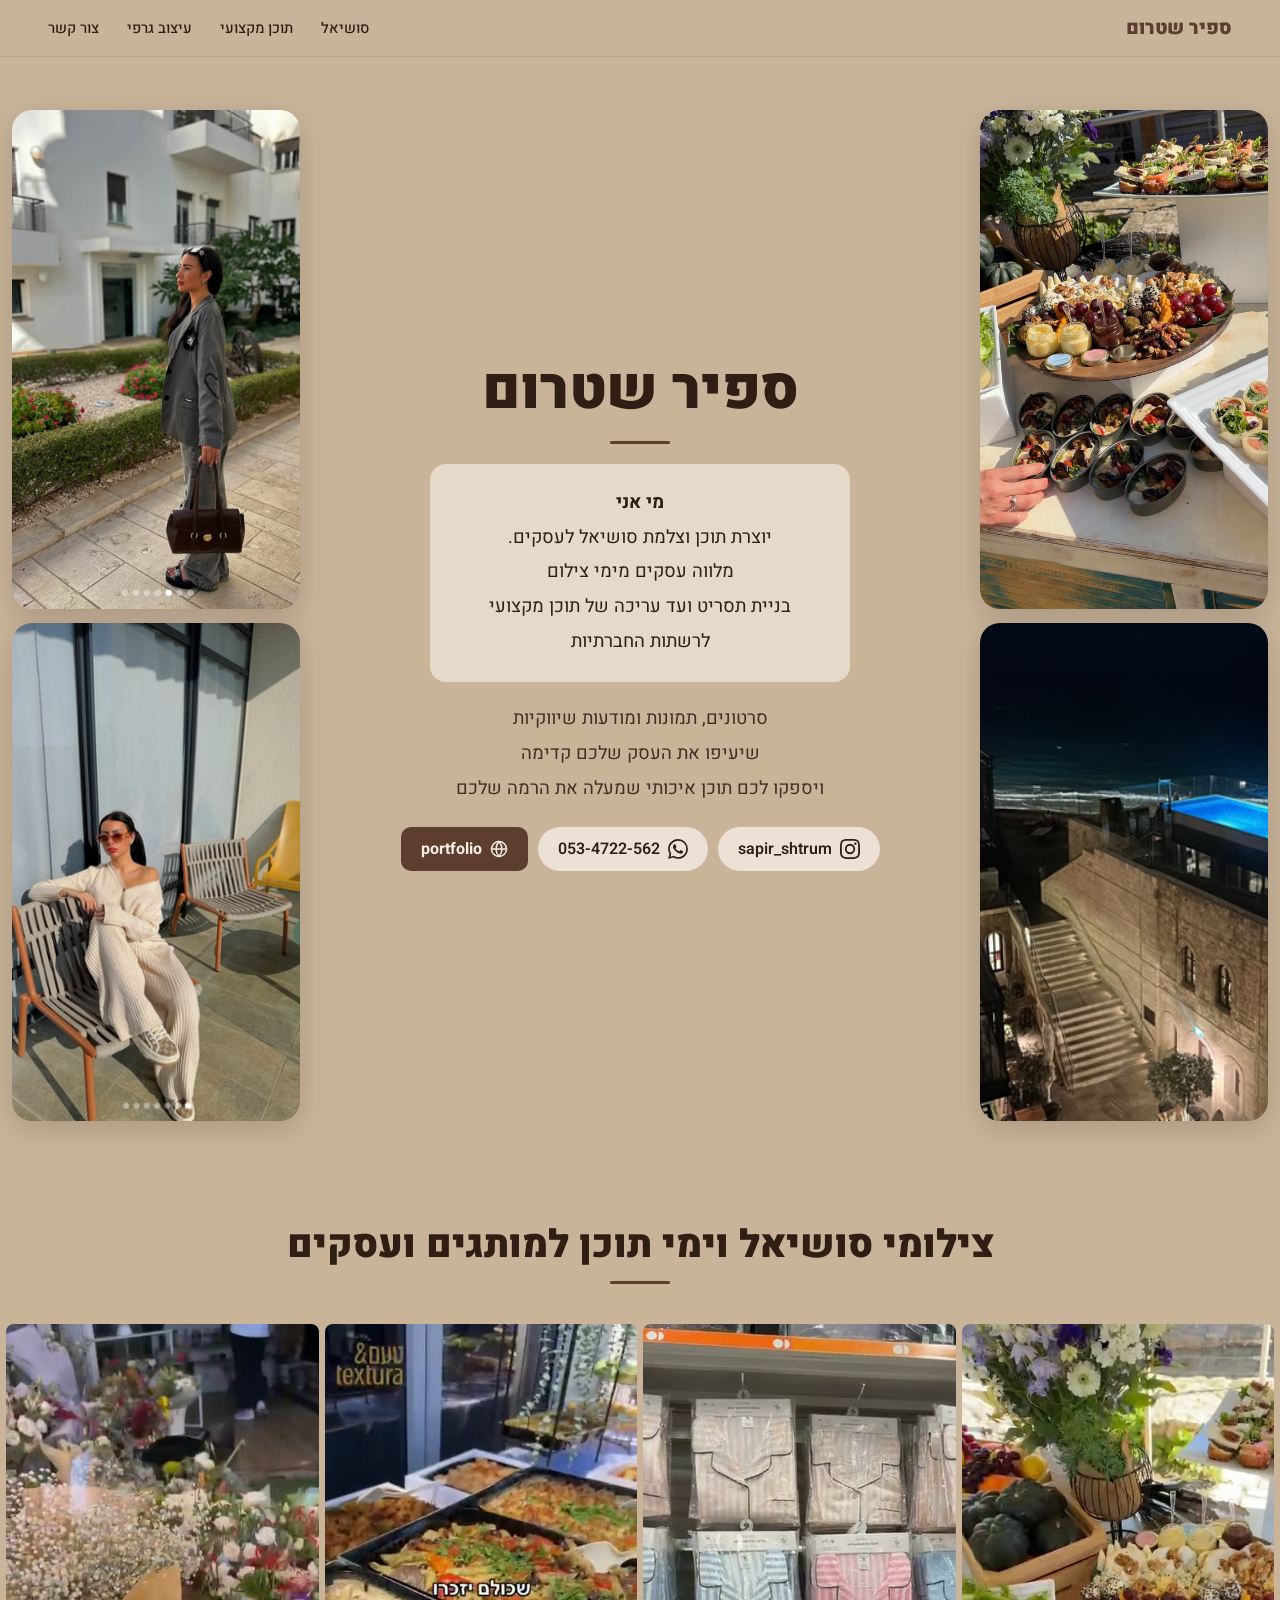
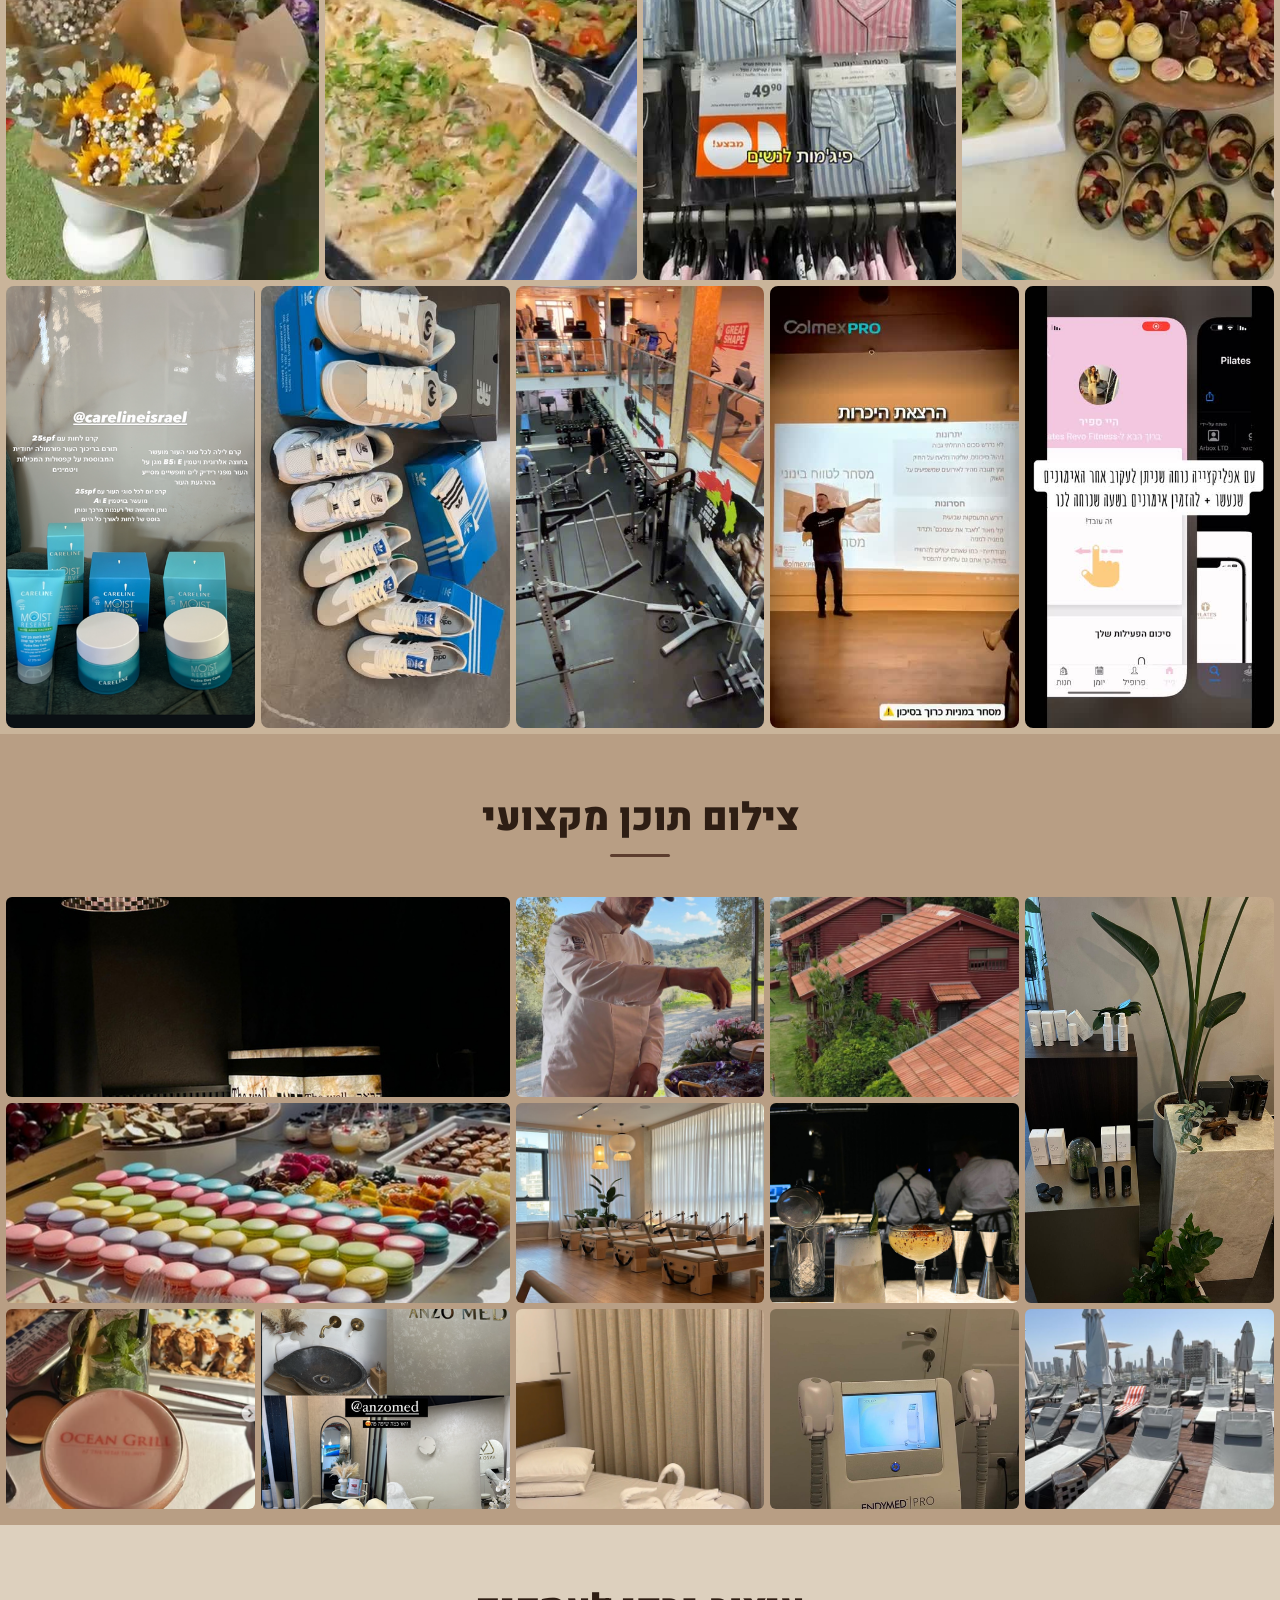
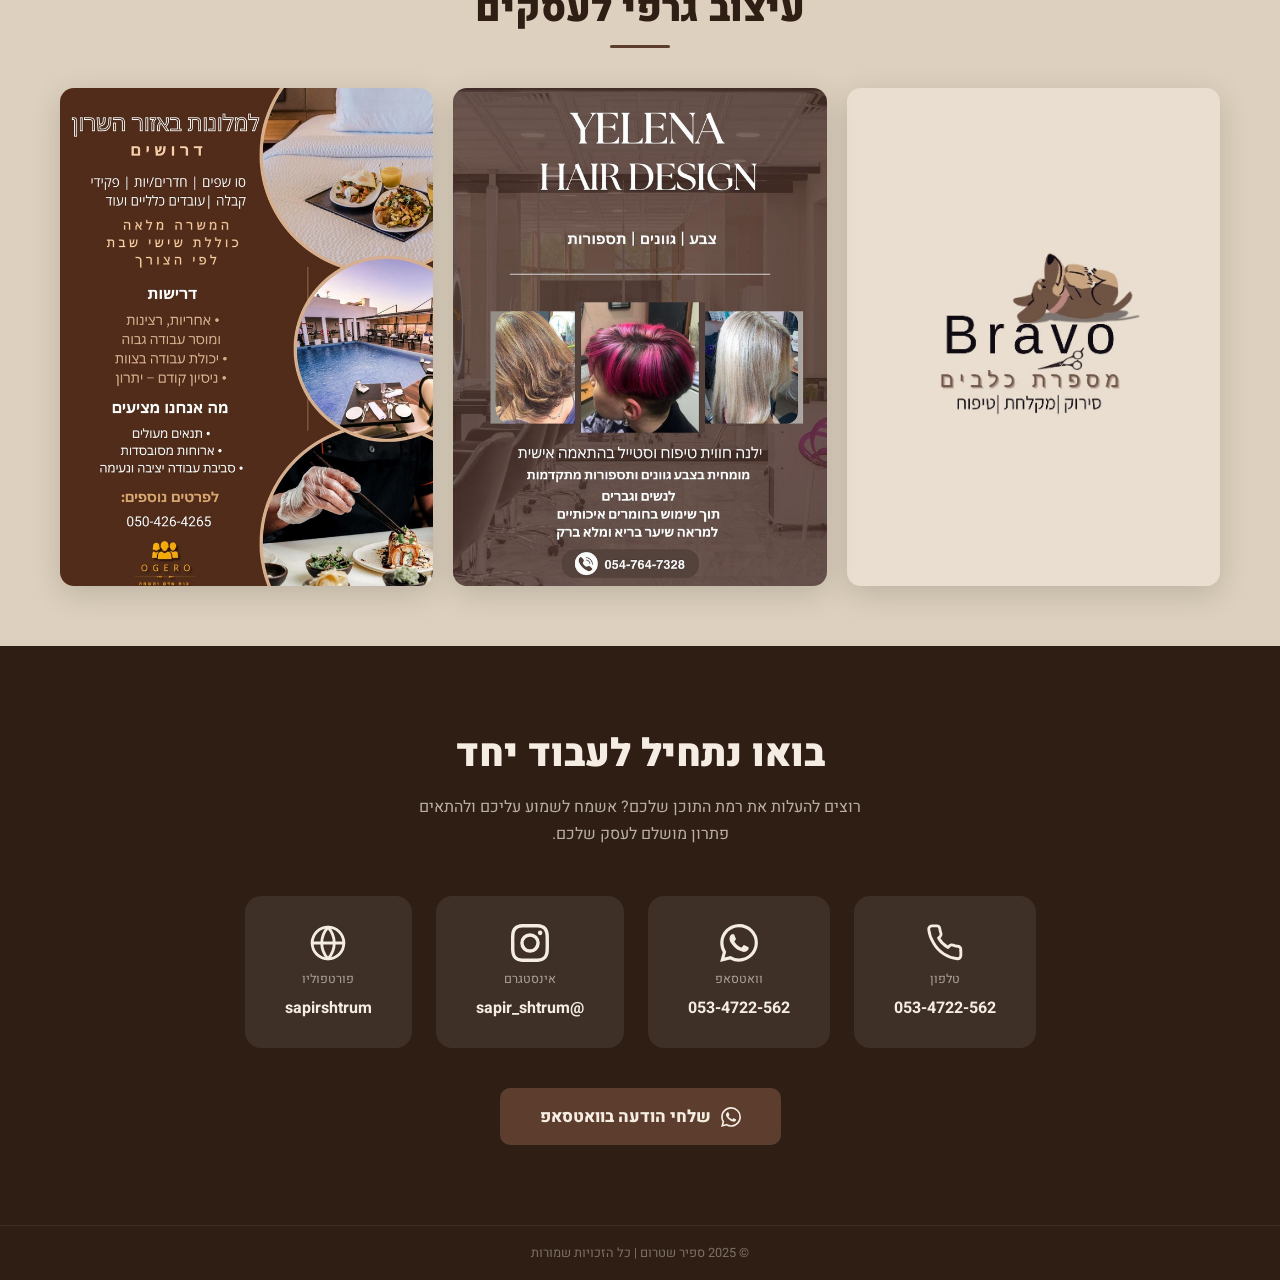
==== index.html @ b18d4cff "initial landing page" ====
<!DOCTYPE html>
<html lang="he" dir="rtl">
<head>
  <meta charset="UTF-8" />
  <meta name="viewport" content="width=device-width, initial-scale=1.0" />
  <title>ספיר שטרום | סושיאל לעסקים</title>
  <link rel="preconnect" href="https://fonts.googleapis.com" />
  <link href="https://fonts.googleapis.com/css2?family=Heebo:wght@300;400;500;600;700;800;900&display=swap" rel="stylesheet" />
  <style>
    *, *::before, *::after { box-sizing: border-box; margin: 0; padding: 0; }

    :root {
      --bg:       #c9b49a;
      --bg-dark:  #b89e84;
      --bg-light: #ddd0be;
      --section-dark: #6b5040;
      --brown:    #5c3d2e;
      --dark:     #2e1e14;
      --cream:    #f5ede3;
      --white:    #ffffff;
    }

    html { scroll-behavior: smooth; }

    body {
      font-family: 'Heebo', sans-serif;
      background: var(--bg);
      color: var(--dark);
      direction: rtl;
      overflow-x: hidden;
    }

    /* ── NAV ── */
    nav {
      position: fixed; top: 0; right: 0; left: 0; z-index: 100;
      background: rgba(201,180,154,0.93);
      backdrop-filter: blur(12px);
      padding: 14px 48px;
      display: flex; align-items: center; justify-content: space-between;
      border-bottom: 1px solid rgba(92,61,46,0.12);
    }
    nav .logo { font-size: 1.2rem; font-weight: 900; color: var(--brown); }
    nav ul { list-style: none; display: flex; gap: 28px; }
    nav ul a { text-decoration: none; color: var(--dark); font-weight: 500; font-size: 0.92rem; transition: color .2s; }
    nav ul a:hover { color: var(--brown); }

    /* ── HERO ── */
    #hero {
      min-height: 100vh;
      padding-top: 70px;
      display: grid;
      grid-template-columns: 320px 1fr 320px;
      background: var(--bg);
      position: relative;
      overflow: hidden;
    }

    /* torn paper background texture */
    #hero::before {
      content: '';
      position: absolute;
      top: 0; right: 0; left: 0; bottom: 0;
      background-image: url('images/extracted_1.png');
      background-size: cover;
      background-position: center bottom;
      opacity: 0.28;
      pointer-events: none;
    }

    /* side image columns */
    .hero-col-img {
      display: flex;
      flex-direction: column;
      gap: 14px;
      padding: 40px 12px 40px 20px;
      height: 100%;
    }
    .hero-col-img:last-child {
      padding: 40px 20px 40px 12px;
    }
    .hero-col-img .img-slot {
      flex: 1;
      overflow: hidden;
      border-radius: 20px;
      box-shadow: 0 8px 28px rgba(46,30,20,0.18);
    }
    .hero-col-img .img-slot img {
      width: 100%; height: 100%;
      object-fit: cover;
      display: block;
      transition: transform .45s ease;
    }
    .hero-col-img .img-slot:hover img { transform: scale(1.06); }

    /* center text column */
    .hero-center {
      padding: 60px 40px;
      display: flex;
      flex-direction: column;
      justify-content: center;
      align-items: center;
      text-align: center;
      position: relative;
      z-index: 1;
      gap: 20px;
    }

    .hero-center h1 {
      font-size: clamp(2.6rem, 4.5vw, 4.8rem);
      font-weight: 900;
      color: var(--dark);
      line-height: 1.05;
    }

    .hero-center .divider {
      width: 60px; height: 3px;
      background: var(--brown);
      border-radius: 2px;
    }

    .hero-center .bio-block {
      background: rgba(245,237,227,0.65);
      border-radius: 16px;
      padding: 22px 28px;
      max-width: 420px;
      width: 100%;
    }
    .hero-center .bio-block p {
      font-size: 1.15rem;
      line-height: 1.9;
      color: var(--dark);
    }

    .hero-center .value-block {
      max-width: 400px;
    }
    .hero-center .value-block p {
      font-size: 1.15rem;
      line-height: 1.9;
      color: var(--dark);
      opacity: 0.88;
    }

    /* contact row */
    .hero-contacts {
      display: flex;
      flex-wrap: wrap;
      gap: 10px;
      align-items: center;
      justify-content: center;
    }
    .hero-contacts a {
      display: flex; align-items: center; gap: 8px;
      text-decoration: none;
      background: rgba(245,237,227,0.8);
      border-radius: 30px;
      padding: 10px 20px;
      font-size: 1rem; font-weight: 600;
      color: var(--dark);
      transition: background .2s, transform .15s;
    }
    .hero-contacts a:hover { background: var(--cream); transform: translateY(-2px); }
    .hero-contacts a img { width: 22px; height: 22px; object-fit: contain; }

    .portfolio-btn {
      background: var(--brown) !important;
      color: var(--cream) !important;
      border-radius: 10px !important;
      padding: 10px 20px !important;
      font-weight: 700 !important;
    }
    .portfolio-btn img { filter: brightness(0) invert(1); }

    /* ── SECTION SHARED ── */
    .section-title-bar {
      text-align: center;
      padding: 56px 60px 40px;
    }
    .section-title-bar h2 {
      font-size: clamp(1.8rem, 3vw, 2.8rem);
      font-weight: 900;
      color: var(--dark);
      position: relative;
      display: inline-block;
    }
    .section-title-bar h2::after {
      content: '';
      display: block;
      margin: 8px auto 0;
      width: 60px; height: 3px;
      background: var(--brown);
      border-radius: 2px;
    }

    /* ── SOCIAL SECTION ── */
    #social { background: var(--bg); padding-bottom: 0; }

    .social-grid-top {
      display: grid;
      grid-template-columns: repeat(4, 1fr);
      gap: 6px;
      padding: 0 6px;
    }
    .social-grid-bottom {
      display: grid;
      grid-template-columns: repeat(5, 1fr);
      gap: 6px;
      padding: 6px 6px 6px;
    }

    .social-grid-top .img-slot,
    .social-grid-bottom .img-slot {
      aspect-ratio: 9/16;
      overflow: hidden;
      border-radius: 8px;
      position: relative;
    }
    .social-grid-top .img-slot img,
    .social-grid-bottom .img-slot img {
      width: 100%; height: 100%;
      object-fit: cover;
      display: block;
      transition: transform .4s ease;
    }
    .social-grid-top .img-slot:hover img,
    .social-grid-bottom .img-slot:hover img { transform: scale(1.04); }

    /* ── CONTENT SECTION ── */
    #content {
      background: var(--bg-dark);
      padding-bottom: 10px;
    }
    #content .section-title-bar h2 { color: var(--dark); }

    .content-mosaic {
      display: grid;
      grid-template-columns: repeat(5, 1fr);
      grid-auto-rows: 200px;
      gap: 6px;
      padding: 0 6px 6px;
    }

    .content-mosaic .img-slot {
      overflow: hidden;
      border-radius: 6px;
      position: relative;
    }
    .content-mosaic .img-slot.tall { grid-row: span 2; }
    .content-mosaic .img-slot.wide { grid-column: span 2; }

    .content-mosaic .img-slot img {
      width: 100%; height: 100%;
      object-fit: cover;
      display: block;
      transition: transform .4s ease;
    }
    .content-mosaic .img-slot:hover img { transform: scale(1.05); }

    /* ── DESIGN SECTION ── */
    #graphic {
      background: var(--bg-light);
    }

    .design-grid {
      display: grid;
      grid-template-columns: repeat(3, 1fr);
      gap: 20px;
      padding: 0 60px 60px;
    }

    .design-grid .img-slot {
      border-radius: 14px;
      overflow: hidden;
      aspect-ratio: 3/4;
      box-shadow: 0 8px 30px rgba(0,0,0,0.15);
    }
    .design-grid .img-slot img {
      width: 100%; height: 100%;
      object-fit: cover;
      display: block;
      transition: transform .4s ease;
    }
    .design-grid .img-slot:hover img { transform: scale(1.04); }

    /* ── CONTACT ── */
    #contact {
      background: var(--dark);
      color: var(--cream);
      text-align: center;
      padding: 80px 60px;
    }
    #contact h2 {
      font-size: clamp(1.8rem, 3vw, 2.6rem);
      font-weight: 900;
      margin-bottom: 12px;
    }
    #contact .sub {
      font-size: 1rem;
      opacity: 0.7;
      max-width: 480px;
      margin: 0 auto 48px;
      line-height: 1.7;
    }

    .contact-row {
      display: flex;
      justify-content: center;
      gap: 24px;
      flex-wrap: wrap;
      margin-bottom: 40px;
    }
    .contact-card {
      display: flex; flex-direction: column; align-items: center; gap: 8px;
      background: rgba(255,255,255,0.08);
      border-radius: 16px;
      padding: 28px 40px;
      text-decoration: none;
      color: var(--cream);
      transition: background .2s, transform .2s;
      min-width: 150px;
    }
    .contact-card:hover { background: rgba(255,255,255,0.16); transform: translateY(-4px); }
    .contact-card .c-icon { display: flex; align-items: center; justify-content: center; }
    .contact-card .c-icon svg { width: 38px; height: 38px; }
    .contact-card .c-label { font-size: 0.78rem; opacity: 0.6; }
    .contact-card .c-val { font-size: 1rem; font-weight: 700; }

    .cta-btn {
      display: inline-flex; align-items: center; gap: 10px;
      background: var(--brown);
      color: var(--cream);
      padding: 16px 40px;
      border-radius: 10px;
      font-size: 1.05rem; font-weight: 800;
      text-decoration: none;
      transition: background .2s, transform .15s;
      font-family: 'Heebo', sans-serif;
    }
    .cta-btn:hover { background: #7a5535; transform: translateY(-2px); }

    footer {
      background: var(--dark);
      border-top: 1px solid rgba(255,255,255,0.07);
      text-align: center;
      padding: 18px;
      font-size: 0.8rem;
      color: rgba(245,237,227,0.4);
    }

    /* ── RESPONSIVE ── */
    @media (max-width: 900px) {
      nav { padding: 14px 20px; }
      nav ul { display: none; }

      #hero {
        grid-template-columns: 1fr;
        grid-template-rows: auto;
        padding-top: 70px;
      }
      /* hide side columns on mobile, show only center */
      .hero-col-img:first-child,
      .hero-col-img:last-child { display: none; }
      .hero-center { padding: 40px 24px; }

      .social-grid-top { grid-template-columns: repeat(2, 1fr); }
      .social-grid-bottom { grid-template-columns: repeat(3, 1fr); }

      .content-mosaic {
        grid-template-columns: repeat(3, 1fr);
        grid-auto-rows: 160px;
      }
      .content-mosaic .img-slot.tall { grid-row: span 1; }

      .design-grid { grid-template-columns: 1fr; padding: 0 24px 40px; }
      #contact { padding: 60px 24px; }
    }

    @media (max-width: 480px) {
      .social-grid-top, .social-grid-bottom { grid-template-columns: repeat(2, 1fr); }
      .content-mosaic { grid-template-columns: repeat(2, 1fr); }
      .section-title-bar { padding: 40px 24px 28px; }
    }
  </style>
</head>
<body>

<!-- NAV -->
<nav>
  <span class="logo">ספיר שטרום</span>
  <ul>
    <li><a href="#social">סושיאל</a></li>
    <li><a href="#content">תוכן מקצועי</a></li>
    <li><a href="#graphic">עיצוב גרפי</a></li>
    <li><a href="#contact">צור קשר</a></li>
  </ul>
</nav>

<!-- ══════════════════ HERO ══════════════════ -->
<section id="hero">

  <!-- Left image column -->
  <div class="hero-col-img">
    <div class="img-slot">
      <img src="images/extracted_42.jpeg" alt="צילום תוכן" />
    </div>
    <div class="img-slot">
      <img src="images/extracted_10.png" alt="צילום תוכן" />
    </div>
  </div>

  <!-- Center text -->
  <div class="hero-center">
    <h1>ספיר שטרום</h1>
    <div class="divider"></div>

    <div class="bio-block">
      <p>
        <strong>מי אני</strong><br/>
        יוצרת תוכן וצלמת סושיאל לעסקים.<br/>
        מלווה עסקים מימי צילום<br/>
        בניית תסריט ועד עריכה של תוכן מקצועי לרשתות החברתיות
      </p>
    </div>

    <div class="value-block">
      <p>
        סרטונים, תמונות ומודעות שיווקיות<br/>
        שיעיפו את העסק שלכם קדימה<br/>
        ויספקו לכם תוכן איכותי שמעלה את הרמה שלכם
      </p>
    </div>

    <div class="hero-contacts">
      <a href="https://instagram.com/sapir_shtrum" target="_blank">
        <svg viewBox="0 0 24 24" fill="currentColor" width="20" height="20"><path d="M12 2.163c3.204 0 3.584.012 4.85.07 3.252.148 4.771 1.691 4.919 4.919.058 1.265.069 1.645.069 4.849 0 3.205-.012 3.584-.069 4.849-.149 3.225-1.664 4.771-4.919 4.919-1.266.058-1.644.07-4.85.07-3.204 0-3.584-.012-4.849-.07-3.26-.149-4.771-1.699-4.919-4.92-.058-1.265-.07-1.644-.07-4.849 0-3.204.013-3.583.07-4.849.149-3.227 1.664-4.771 4.919-4.919 1.266-.057 1.645-.069 4.849-.069zM12 0C8.741 0 8.333.014 7.053.072 2.695.272.273 2.69.073 7.052.014 8.333 0 8.741 0 12c0 3.259.014 3.668.072 4.948.2 4.358 2.618 6.78 6.98 6.98C8.333 23.986 8.741 24 12 24c3.259 0 3.668-.014 4.948-.072 4.354-.2 6.782-2.618 6.979-6.98.059-1.28.073-1.689.073-4.948 0-3.259-.014-3.667-.072-4.947-.196-4.354-2.617-6.78-6.979-6.98C15.668.014 15.259 0 12 0zm0 5.838a6.162 6.162 0 1 0 0 12.324 6.162 6.162 0 0 0 0-12.324zM12 16a4 4 0 1 1 0-8 4 4 0 0 1 0 8zm6.406-11.845a1.44 1.44 0 1 0 0 2.881 1.44 1.44 0 0 0 0-2.881z"/></svg>
        sapir_shtrum
      </a>
      <a href="https://wa.me/9720534722562" target="_blank">
        <svg viewBox="0 0 24 24" fill="currentColor" width="20" height="20"><path d="M17.472 14.382c-.297-.149-1.758-.867-2.03-.967-.273-.099-.471-.148-.67.15-.197.297-.767.966-.94 1.164-.173.199-.347.223-.644.075-.297-.15-1.255-.463-2.39-1.475-.883-.788-1.48-1.761-1.653-2.059-.173-.297-.018-.458.13-.606.134-.133.298-.347.446-.52.149-.174.198-.298.298-.497.099-.198.05-.371-.025-.52-.075-.149-.669-1.612-.916-2.207-.242-.579-.487-.5-.669-.51a12.8 12.8 0 0 0-.57-.01c-.198 0-.52.074-.792.372-.272.297-1.04 1.016-1.04 2.479 0 1.462 1.065 2.875 1.213 3.074.149.198 2.096 3.2 5.077 4.487.709.306 1.262.489 1.694.625.712.227 1.36.195 1.871.118.571-.085 1.758-.719 2.006-1.413.248-.694.248-1.289.173-1.413-.074-.124-.272-.198-.57-.347m-5.421 7.403h-.004a9.87 9.87 0 0 1-5.031-1.378l-.361-.214-3.741.982.998-3.648-.235-.374a9.86 9.86 0 0 1-1.51-5.26c.001-5.45 4.436-9.884 9.888-9.884 2.64 0 5.122 1.03 6.988 2.898a9.825 9.825 0 0 1 2.893 6.994c-.003 5.45-4.437 9.884-9.885 9.884m8.413-18.297A11.815 11.815 0 0 0 12.05 0C5.495 0 .16 5.335.157 11.892c0 2.096.547 4.142 1.588 5.945L.057 24l6.305-1.654a11.882 11.882 0 0 0 5.683 1.448h.005c6.554 0 11.89-5.335 11.893-11.893a11.821 11.821 0 0 0-3.48-8.413z"/></svg>
        053-4722-562
      </a>
      <a href="https://sapirshtrum.com" target="_blank" class="portfolio-btn">
        <svg viewBox="0 0 24 24" fill="none" stroke="currentColor" stroke-width="2" stroke-linecap="round" stroke-linejoin="round" width="18" height="18"><circle cx="12" cy="12" r="10"/><path d="M2 12h20M12 2a15.3 15.3 0 0 1 4 10 15.3 15.3 0 0 1-4 10 15.3 15.3 0 0 1-4-10 15.3 15.3 0 0 1 4-10z"/></svg>
        portfolio
      </a>
    </div>
  </div>

  <!-- Right image column -->
  <div class="hero-col-img">
    <div class="img-slot">
      <img src="images/extracted_7.png" alt="צילום סושיאל" />
    </div>
    <div class="img-slot">
      <img src="images/extracted_8.png" alt="צילום סושיאל" />
    </div>
  </div>

</section>

<!-- ══════════════════ SOCIAL ══════════════════ -->
<section id="social">
  <div class="section-title-bar">
    <h2>צילומי סושיאל וימי תוכן למותגים ועסקים</h2>
  </div>

  <!-- Row 1: 4 portrait reels -->
  <div class="social-grid-top">
    <div class="img-slot"><img src="images/extracted_19.jpeg" alt="יום תוכן" /></div>
    <div class="img-slot"><img src="images/extracted_18.jpeg" alt="יום תוכן" /></div>
    <div class="img-slot"><img src="images/extracted_17.jpeg" alt="יום תוכן" /></div>
    <div class="img-slot"><img src="images/extracted_20.jpeg" alt="יום תוכן" /></div>
  </div>

  <!-- Row 2: 5 portrait reels -->
  <div class="social-grid-bottom">
    <div class="img-slot"><img src="images/extracted_24.jpeg" alt="תוכן סושיאל" /></div>
    <div class="img-slot"><img src="images/extracted_30.jpeg" alt="תוכן סושיאל" /></div>
    <div class="img-slot"><img src="images/extracted_23.jpeg" alt="תוכן סושיאל" /></div>
    <div class="img-slot"><img src="images/extracted_33.jpeg" alt="תוכן סושיאל" /></div>
    <div class="img-slot"><img src="images/extracted_28.png" alt="תוכן סושיאל" /></div>
  </div>
</section>

<!-- ══════════════════ CONTENT ══════════════════ -->
<section id="content">
  <div class="section-title-bar">
    <h2>צילום תוכן מקצועי</h2>
  </div>

  <div class="content-mosaic">
    <div class="img-slot tall"><img src="images/extracted_40.png" alt="צילום תוכן" /></div>
    <div class="img-slot"><img src="images/extracted_35.jpeg" alt="צילום תוכן" /></div>
    <div class="img-slot"><img src="images/extracted_36.jpeg" alt="צילום תוכן" /></div>
    <div class="img-slot wide"><img src="images/extracted_37.jpeg" alt="צילום תוכן" /></div>
    <div class="img-slot"><img src="images/extracted_38.jpeg" alt="צילום תוכן" /></div>
    <div class="img-slot"><img src="images/extracted_39.png" alt="צילום תוכן" /></div>
    <div class="img-slot wide"><img src="images/extracted_44.jpeg" alt="צילום תוכן" /></div>
    <div class="img-slot"><img src="images/extracted_45.jpeg" alt="צילום תוכן" /></div>
    <div class="img-slot"><img src="images/extracted_43.png" alt="צילום תוכן" /></div>
    <div class="img-slot"><img src="images/extracted_29.jpeg" alt="צילום תוכן" /></div>
    <div class="img-slot"><img src="images/extracted_25.png" alt="צילום תוכן" /></div>
    <div class="img-slot"><img src="images/extracted_9.png" alt="צילום תוכן" /></div>
  </div>
</section>

<!-- ══════════════════ GRAPHIC ══════════════════ -->
<section id="graphic">
  <div class="section-title-bar">
    <h2>עיצוב גרפי לעסקים</h2>
  </div>

  <div class="design-grid">
    <div class="img-slot"><img src="images/extracted_48.jpeg" alt="Bravo מספרת כלבים" /></div>
    <div class="img-slot"><img src="images/extracted_46.jpeg" alt="Yelena Hair Design" /></div>
    <div class="img-slot"><img src="images/extracted_47.jpeg" alt="Ogero מלונות" /></div>
  </div>
</section>

<!-- ══════════════════ CONTACT ══════════════════ -->
<section id="contact">
  <h2>בואו נתחיל לעבוד יחד</h2>
  <p class="sub">רוצים להעלות את רמת התוכן שלכם? אשמח לשמוע עליכם ולהתאים פתרון מושלם לעסק שלכם.</p>

  <div class="contact-row">

    <!-- Phone -->
    <a href="tel:053-4722-562" class="contact-card">
      <span class="c-icon">
        <svg viewBox="0 0 24 24" fill="none" stroke="currentColor" stroke-width="1.8" stroke-linecap="round" stroke-linejoin="round">
          <path d="M22 16.92v3a2 2 0 0 1-2.18 2 19.79 19.79 0 0 1-8.63-3.07A19.5 19.5 0 0 1 4.77 12 19.79 19.79 0 0 1 1.72 3.4 2 2 0 0 1 3.7 1.22h3a2 2 0 0 1 2 1.72c.127.96.361 1.903.7 2.81a2 2 0 0 1-.45 2.11L7.91 8.85a16 16 0 0 0 6 6l1-1.06a2 2 0 0 1 2.11-.45c.907.339 1.85.573 2.81.7A2 2 0 0 1 21.78 16.92z"/>
        </svg>
      </span>
      <span class="c-label">טלפון</span>
      <span class="c-val">053-4722-562</span>
    </a>

    <!-- WhatsApp -->
    <a href="https://wa.me/9720534722562" target="_blank" class="contact-card">
      <span class="c-icon">
        <svg viewBox="0 0 24 24" fill="currentColor">
          <path d="M17.472 14.382c-.297-.149-1.758-.867-2.03-.967-.273-.099-.471-.148-.67.15-.197.297-.767.966-.94 1.164-.173.199-.347.223-.644.075-.297-.15-1.255-.463-2.39-1.475-.883-.788-1.48-1.761-1.653-2.059-.173-.297-.018-.458.13-.606.134-.133.298-.347.446-.52.149-.174.198-.298.298-.497.099-.198.05-.371-.025-.52-.075-.149-.669-1.612-.916-2.207-.242-.579-.487-.5-.669-.51a12.8 12.8 0 0 0-.57-.01c-.198 0-.52.074-.792.372-.272.297-1.04 1.016-1.04 2.479 0 1.462 1.065 2.875 1.213 3.074.149.198 2.096 3.2 5.077 4.487.709.306 1.262.489 1.694.625.712.227 1.36.195 1.871.118.571-.085 1.758-.719 2.006-1.413.248-.694.248-1.289.173-1.413-.074-.124-.272-.198-.57-.347m-5.421 7.403h-.004a9.87 9.87 0 0 1-5.031-1.378l-.361-.214-3.741.982.998-3.648-.235-.374a9.86 9.86 0 0 1-1.51-5.26c.001-5.45 4.436-9.884 9.888-9.884 2.64 0 5.122 1.03 6.988 2.898a9.825 9.825 0 0 1 2.893 6.994c-.003 5.45-4.437 9.884-9.885 9.884m8.413-18.297A11.815 11.815 0 0 0 12.05 0C5.495 0 .16 5.335.157 11.892c0 2.096.547 4.142 1.588 5.945L.057 24l6.305-1.654a11.882 11.882 0 0 0 5.683 1.448h.005c6.554 0 11.89-5.335 11.893-11.893a11.821 11.821 0 0 0-3.48-8.413z"/>
        </svg>
      </span>
      <span class="c-label">וואטסאפ</span>
      <span class="c-val">053-4722-562</span>
    </a>

    <!-- Instagram -->
    <a href="https://instagram.com/sapir_shtrum" target="_blank" class="contact-card">
      <span class="c-icon">
        <svg viewBox="0 0 24 24" fill="currentColor">
          <path d="M12 2.163c3.204 0 3.584.012 4.85.07 3.252.148 4.771 1.691 4.919 4.919.058 1.265.069 1.645.069 4.849 0 3.205-.012 3.584-.069 4.849-.149 3.225-1.664 4.771-4.919 4.919-1.266.058-1.644.07-4.85.07-3.204 0-3.584-.012-4.849-.07-3.26-.149-4.771-1.699-4.919-4.92-.058-1.265-.07-1.644-.07-4.849 0-3.204.013-3.583.07-4.849.149-3.227 1.664-4.771 4.919-4.919 1.266-.057 1.645-.069 4.849-.069zM12 0C8.741 0 8.333.014 7.053.072 2.695.272.273 2.69.073 7.052.014 8.333 0 8.741 0 12c0 3.259.014 3.668.072 4.948.2 4.358 2.618 6.78 6.98 6.98C8.333 23.986 8.741 24 12 24c3.259 0 3.668-.014 4.948-.072 4.354-.2 6.782-2.618 6.979-6.98.059-1.28.073-1.689.073-4.948 0-3.259-.014-3.667-.072-4.947-.196-4.354-2.617-6.78-6.979-6.98C15.668.014 15.259 0 12 0zm0 5.838a6.162 6.162 0 1 0 0 12.324 6.162 6.162 0 0 0 0-12.324zM12 16a4 4 0 1 1 0-8 4 4 0 0 1 0 8zm6.406-11.845a1.44 1.44 0 1 0 0 2.881 1.44 1.44 0 0 0 0-2.881z"/>
        </svg>
      </span>
      <span class="c-label">אינסטגרם</span>
      <span class="c-val">@sapir_shtrum</span>
    </a>

    <!-- Website -->
    <a href="https://sapirshtrum.com" target="_blank" class="contact-card">
      <span class="c-icon">
        <svg viewBox="0 0 24 24" fill="none" stroke="currentColor" stroke-width="1.8" stroke-linecap="round" stroke-linejoin="round">
          <circle cx="12" cy="12" r="10"/>
          <path d="M2 12h20M12 2a15.3 15.3 0 0 1 4 10 15.3 15.3 0 0 1-4 10 15.3 15.3 0 0 1-4-10 15.3 15.3 0 0 1 4-10z"/>
        </svg>
      </span>
      <span class="c-label">פורטפוליו</span>
      <span class="c-val">sapirshtrum</span>
    </a>

  </div>

  <a href="https://wa.me/9720534722562" target="_blank" class="cta-btn">
    <svg viewBox="0 0 24 24" fill="currentColor" width="20" height="20"><path d="M17.472 14.382c-.297-.149-1.758-.867-2.03-.967-.273-.099-.471-.148-.67.15-.197.297-.767.966-.94 1.164-.173.199-.347.223-.644.075-.297-.15-1.255-.463-2.39-1.475-.883-.788-1.48-1.761-1.653-2.059-.173-.297-.018-.458.13-.606.134-.133.298-.347.446-.52.149-.174.198-.298.298-.497.099-.198.05-.371-.025-.52-.075-.149-.669-1.612-.916-2.207-.242-.579-.487-.5-.669-.51a12.8 12.8 0 0 0-.57-.01c-.198 0-.52.074-.792.372-.272.297-1.04 1.016-1.04 2.479 0 1.462 1.065 2.875 1.213 3.074.149.198 2.096 3.2 5.077 4.487.709.306 1.262.489 1.694.625.712.227 1.36.195 1.871.118.571-.085 1.758-.719 2.006-1.413.248-.694.248-1.289.173-1.413-.074-.124-.272-.198-.57-.347m-5.421 7.403h-.004a9.87 9.87 0 0 1-5.031-1.378l-.361-.214-3.741.982.998-3.648-.235-.374a9.86 9.86 0 0 1-1.51-5.26c.001-5.45 4.436-9.884 9.888-9.884 2.64 0 5.122 1.03 6.988 2.898a9.825 9.825 0 0 1 2.893 6.994c-.003 5.45-4.437 9.884-9.885 9.884m8.413-18.297A11.815 11.815 0 0 0 12.05 0C5.495 0 .16 5.335.157 11.892c0 2.096.547 4.142 1.588 5.945L.057 24l6.305-1.654a11.882 11.882 0 0 0 5.683 1.448h.005c6.554 0 11.89-5.335 11.893-11.893a11.821 11.821 0 0 0-3.48-8.413z"/></svg>
    שלחי הודעה בוואטסאפ
  </a>
</section>

<footer>© 2025 ספיר שטרום | כל הזכויות שמורות</footer>

</body>
</html>
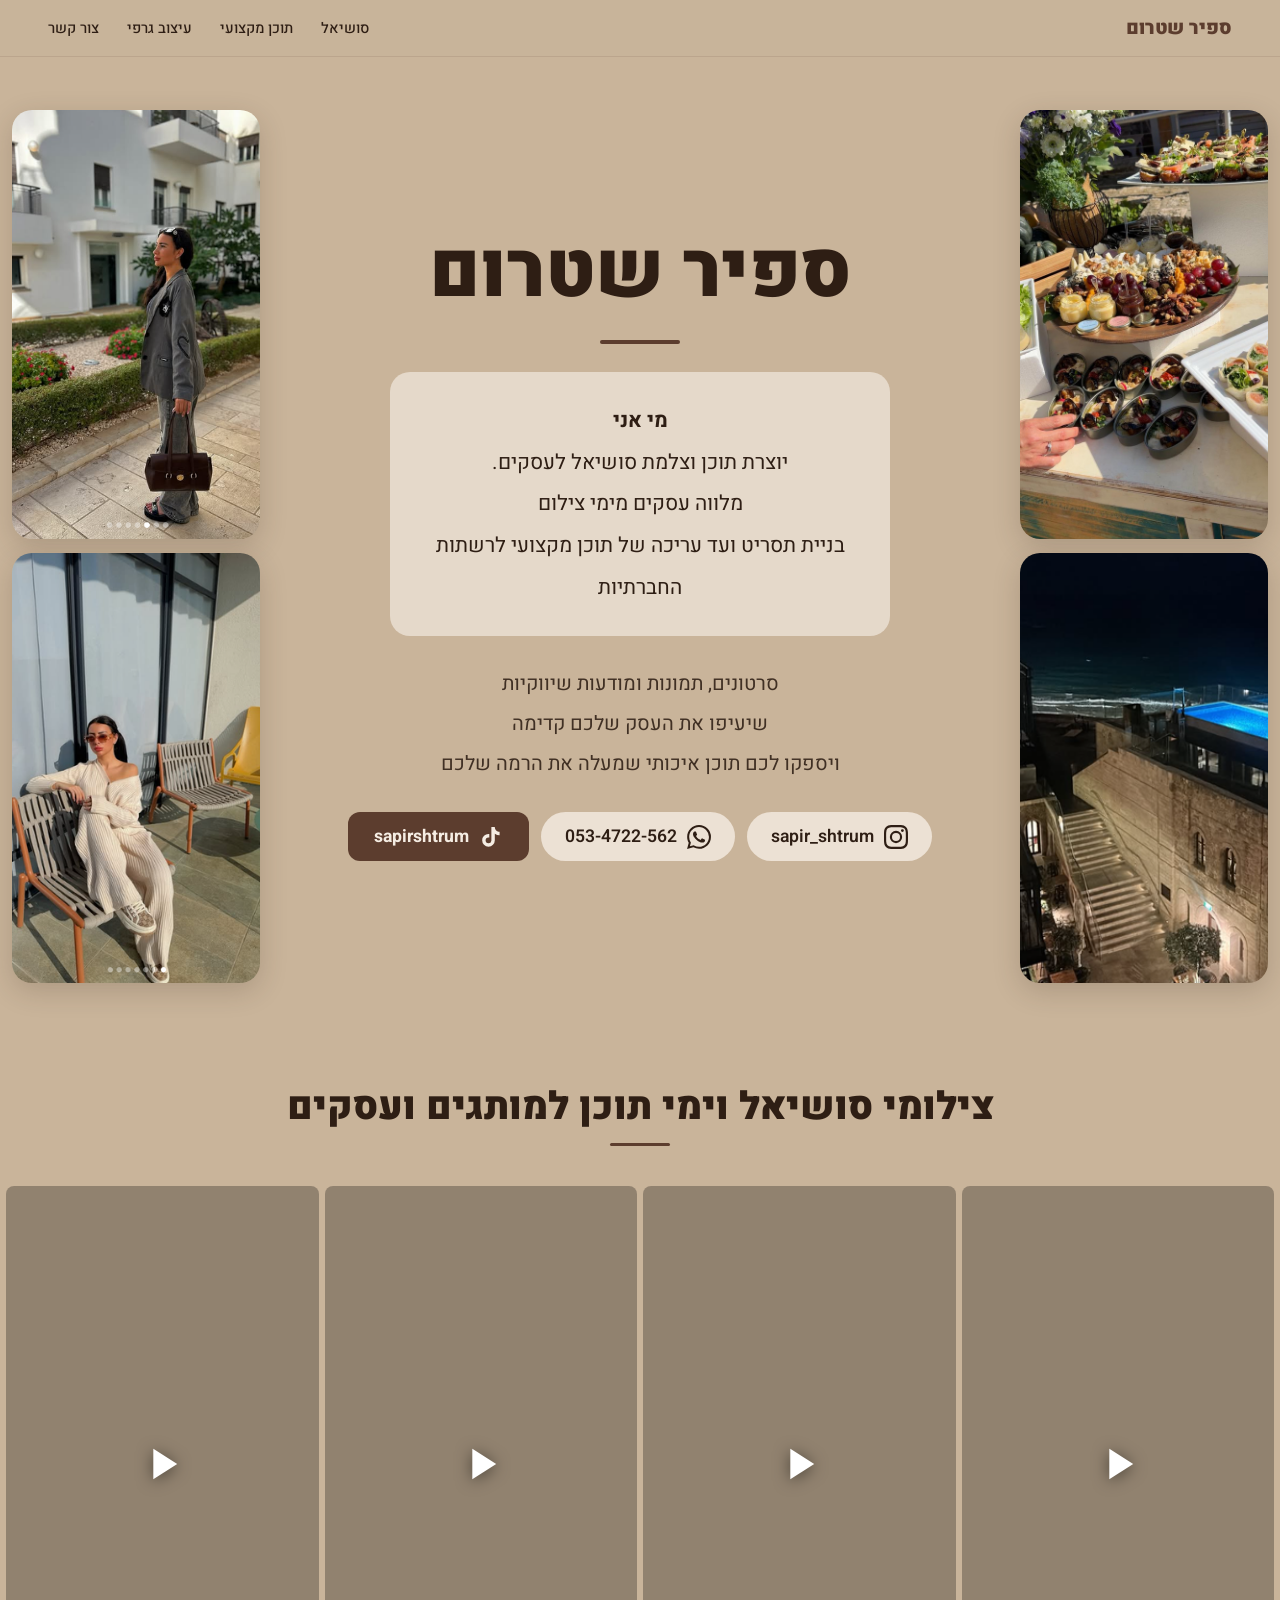
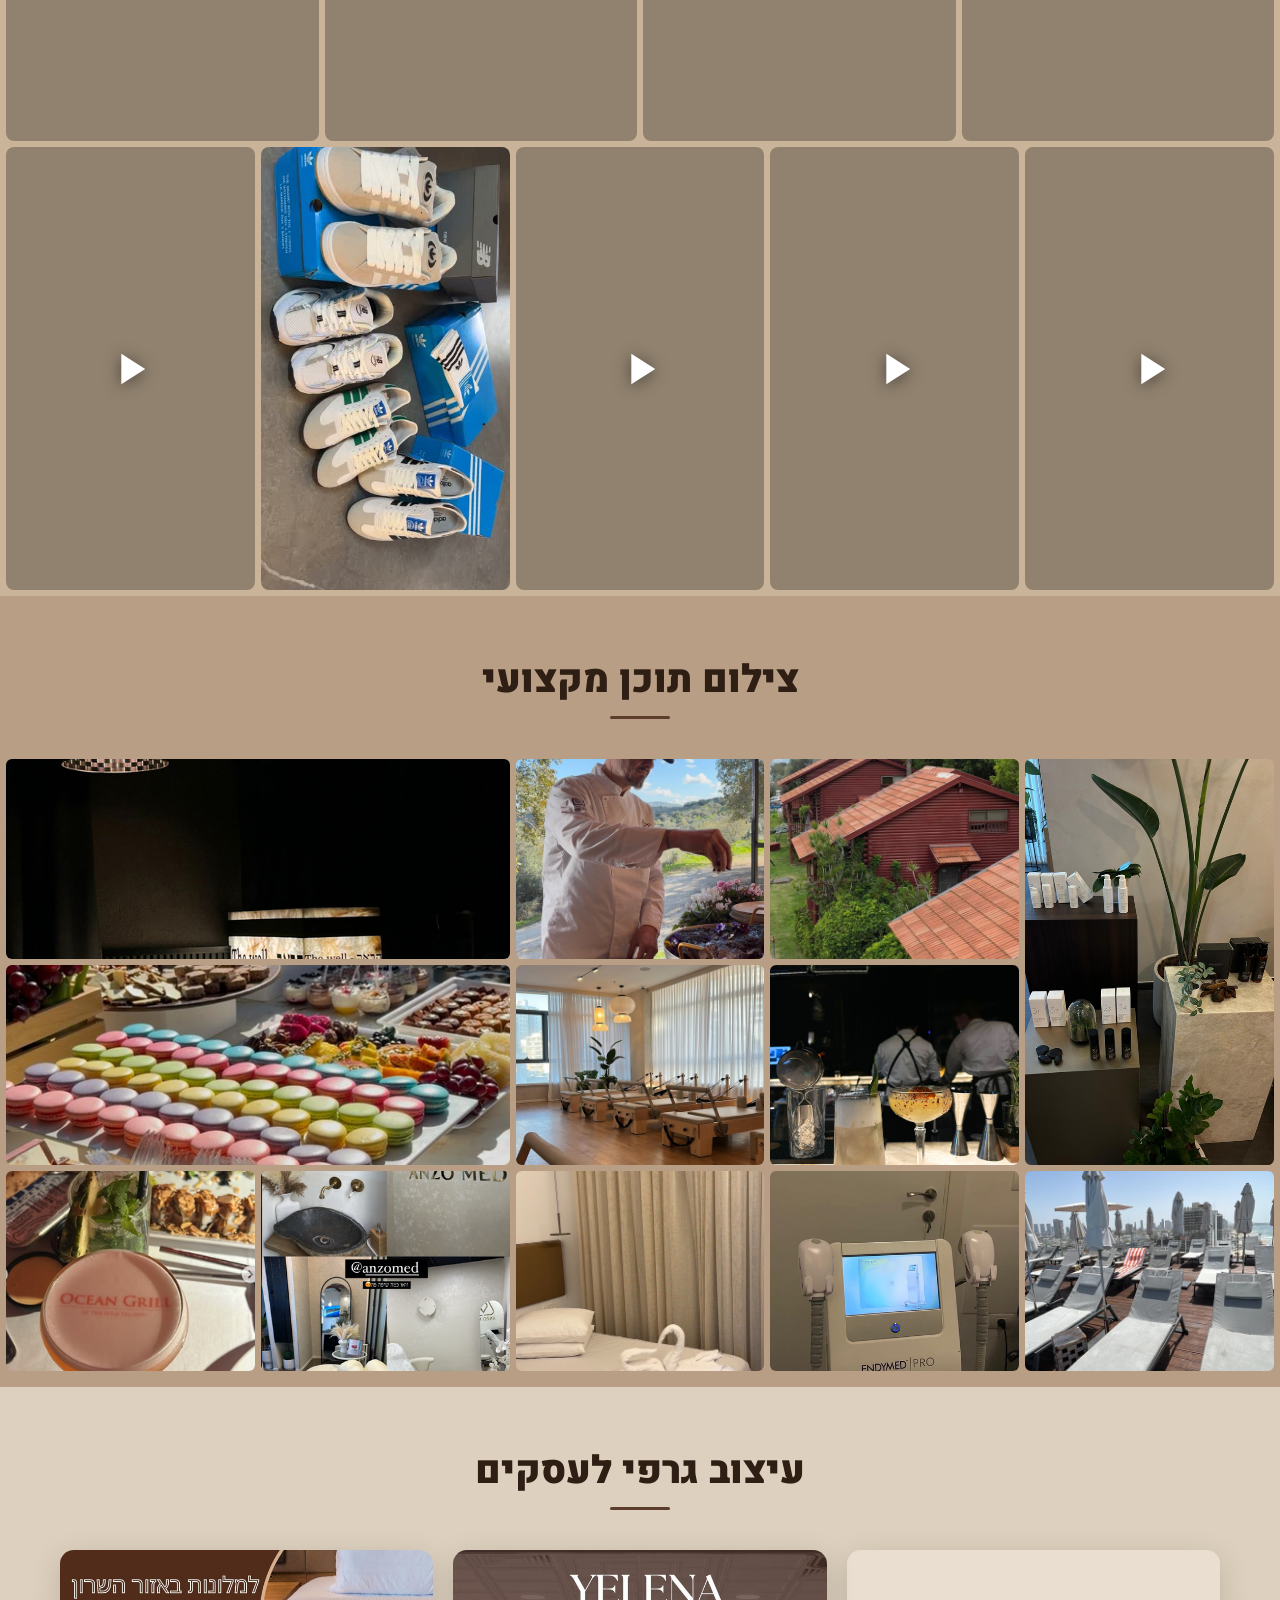
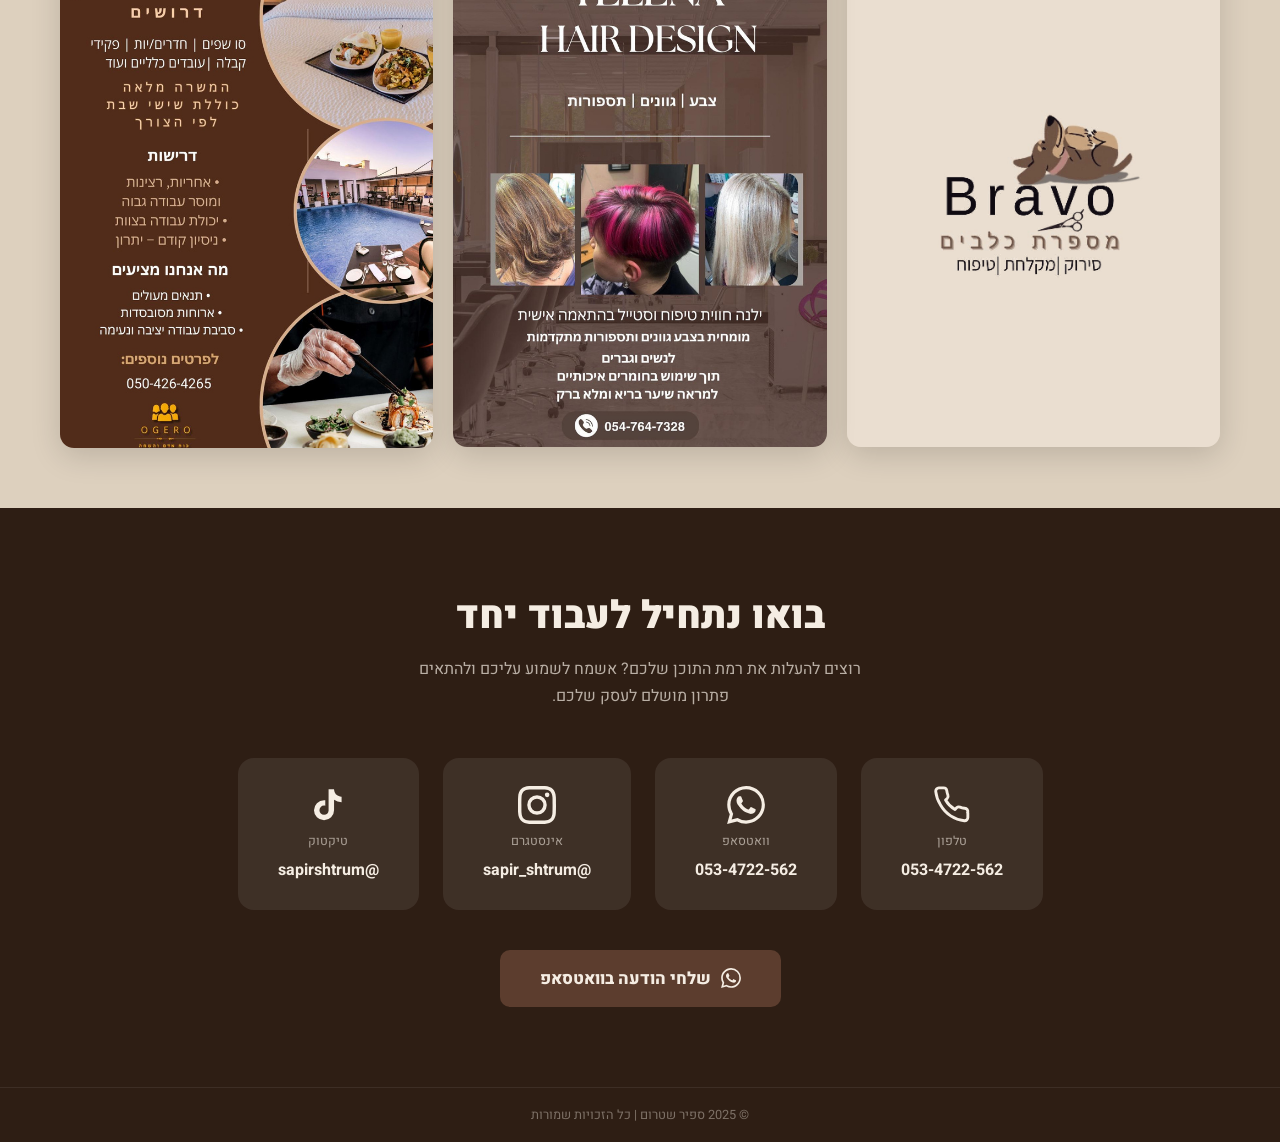
==== commit 60b11951: "blblb" ====
--- a/index.html
+++ b/index.html
@@ -49,7 +49,7 @@
       min-height: 100vh;
       padding-top: 70px;
       display: grid;
-      grid-template-columns: 320px 1fr 320px;
+      grid-template-columns: 280px 1fr 280px;
       background: var(--bg);
       position: relative;
       overflow: hidden;
@@ -102,41 +102,41 @@
       text-align: center;
       position: relative;
       z-index: 1;
-      gap: 20px;
+      gap: 28px;
     }
 
     .hero-center h1 {
-      font-size: clamp(2.6rem, 4.5vw, 4.8rem);
+      font-size: clamp(3.5rem, 6vw, 6.5rem);
       font-weight: 900;
       color: var(--dark);
       line-height: 1.05;
     }
 
     .hero-center .divider {
-      width: 60px; height: 3px;
+      width: 80px; height: 4px;
       background: var(--brown);
       border-radius: 2px;
     }
 
     .hero-center .bio-block {
       background: rgba(245,237,227,0.65);
-      border-radius: 16px;
-      padding: 22px 28px;
-      max-width: 420px;
+      border-radius: 20px;
+      padding: 28px 36px;
+      max-width: 500px;
       width: 100%;
     }
     .hero-center .bio-block p {
-      font-size: 1.15rem;
-      line-height: 1.9;
+      font-size: 1.3rem;
+      line-height: 2;
       color: var(--dark);
     }
 
     .hero-center .value-block {
-      max-width: 400px;
+      max-width: 500px;
     }
     .hero-center .value-block p {
-      font-size: 1.15rem;
-      line-height: 1.9;
+      font-size: 1.25rem;
+      line-height: 2;
       color: var(--dark);
       opacity: 0.88;
     }
@@ -145,31 +145,30 @@
     .hero-contacts {
       display: flex;
       flex-wrap: wrap;
-      gap: 10px;
+      gap: 12px;
       align-items: center;
       justify-content: center;
     }
     .hero-contacts a {
-      display: flex; align-items: center; gap: 8px;
+      display: flex; align-items: center; gap: 10px;
       text-decoration: none;
       background: rgba(245,237,227,0.8);
       border-radius: 30px;
-      padding: 10px 20px;
-      font-size: 1rem; font-weight: 600;
+      padding: 12px 24px;
+      font-size: 1.1rem; font-weight: 600;
       color: var(--dark);
       transition: background .2s, transform .15s;
     }
     .hero-contacts a:hover { background: var(--cream); transform: translateY(-2px); }
-    .hero-contacts a img { width: 22px; height: 22px; object-fit: contain; }
+    .hero-contacts a svg { width: 24px; height: 24px; flex-shrink: 0; }
 
     .portfolio-btn {
       background: var(--brown) !important;
       color: var(--cream) !important;
-      border-radius: 10px !important;
-      padding: 10px 20px !important;
+      border-radius: 12px !important;
+      padding: 12px 26px !important;
       font-weight: 700 !important;
     }
-    .portfolio-btn img { filter: brightness(0) invert(1); }
 
     /* ── SECTION SHARED ── */
     .section-title-bar {
@@ -214,16 +213,40 @@
       overflow: hidden;
       border-radius: 8px;
       position: relative;
-    }
+      cursor: pointer;
+    }
+
+    /* play button overlay */
+    .img-slot .play-btn {
+      position: absolute;
+      inset: 0;
+      display: flex;
+      align-items: center;
+      justify-content: center;
+      background: rgba(0,0,0,0.28);
+      transition: background .2s;
+      z-index: 2;
+    }
+    .img-slot .play-btn svg {
+      width: 52px; height: 52px;
+      filter: drop-shadow(0 2px 8px rgba(0,0,0,0.5));
+    }
+    .img-slot:hover .play-btn { background: rgba(0,0,0,0.18); }
+    .img-slot.playing .play-btn { background: transparent; }
+    .img-slot.playing .play-btn svg { opacity: 0; }
     .social-grid-top .img-slot img,
-    .social-grid-bottom .img-slot img {
+    .social-grid-top .img-slot video,
+    .social-grid-bottom .img-slot img,
+    .social-grid-bottom .img-slot video {
       width: 100%; height: 100%;
       object-fit: cover;
       display: block;
       transition: transform .4s ease;
     }
     .social-grid-top .img-slot:hover img,
-    .social-grid-bottom .img-slot:hover img { transform: scale(1.04); }
+    .social-grid-top .img-slot:hover video,
+    .social-grid-bottom .img-slot:hover img,
+    .social-grid-bottom .img-slot:hover video { transform: scale(1.04); }
 
     /* ── CONTENT SECTION ── */
     #content {
@@ -439,9 +462,9 @@
         <svg viewBox="0 0 24 24" fill="currentColor" width="20" height="20"><path d="M17.472 14.382c-.297-.149-1.758-.867-2.03-.967-.273-.099-.471-.148-.67.15-.197.297-.767.966-.94 1.164-.173.199-.347.223-.644.075-.297-.15-1.255-.463-2.39-1.475-.883-.788-1.48-1.761-1.653-2.059-.173-.297-.018-.458.13-.606.134-.133.298-.347.446-.52.149-.174.198-.298.298-.497.099-.198.05-.371-.025-.52-.075-.149-.669-1.612-.916-2.207-.242-.579-.487-.5-.669-.51a12.8 12.8 0 0 0-.57-.01c-.198 0-.52.074-.792.372-.272.297-1.04 1.016-1.04 2.479 0 1.462 1.065 2.875 1.213 3.074.149.198 2.096 3.2 5.077 4.487.709.306 1.262.489 1.694.625.712.227 1.36.195 1.871.118.571-.085 1.758-.719 2.006-1.413.248-.694.248-1.289.173-1.413-.074-.124-.272-.198-.57-.347m-5.421 7.403h-.004a9.87 9.87 0 0 1-5.031-1.378l-.361-.214-3.741.982.998-3.648-.235-.374a9.86 9.86 0 0 1-1.51-5.26c.001-5.45 4.436-9.884 9.888-9.884 2.64 0 5.122 1.03 6.988 2.898a9.825 9.825 0 0 1 2.893 6.994c-.003 5.45-4.437 9.884-9.885 9.884m8.413-18.297A11.815 11.815 0 0 0 12.05 0C5.495 0 .16 5.335.157 11.892c0 2.096.547 4.142 1.588 5.945L.057 24l6.305-1.654a11.882 11.882 0 0 0 5.683 1.448h.005c6.554 0 11.89-5.335 11.893-11.893a11.821 11.821 0 0 0-3.48-8.413z"/></svg>
         053-4722-562
       </a>
-      <a href="https://sapirshtrum.com" target="_blank" class="portfolio-btn">
-        <svg viewBox="0 0 24 24" fill="none" stroke="currentColor" stroke-width="2" stroke-linecap="round" stroke-linejoin="round" width="18" height="18"><circle cx="12" cy="12" r="10"/><path d="M2 12h20M12 2a15.3 15.3 0 0 1 4 10 15.3 15.3 0 0 1-4 10 15.3 15.3 0 0 1-4-10 15.3 15.3 0 0 1 4-10z"/></svg>
-        portfolio
+      <a href="https://www.tiktok.com/@sapirshtrum" target="_blank" class="portfolio-btn">
+        <svg viewBox="0 0 24 24" fill="currentColor" width="18" height="18"><path d="M19.59 6.69a4.83 4.83 0 0 1-3.77-4.25V2h-3.45v13.67a2.89 2.89 0 0 1-2.88 2.5 2.89 2.89 0 0 1-2.89-2.89 2.89 2.89 0 0 1 2.89-2.89c.28 0 .54.04.79.1V9.01a6.33 6.33 0 0 0-.79-.05 6.34 6.34 0 0 0-6.34 6.34 6.34 6.34 0 0 0 6.34 6.34 6.34 6.34 0 0 0 6.33-6.34V8.69a8.16 8.16 0 0 0 4.77 1.52V6.76a4.85 4.85 0 0 1-1-.07z"/></svg>
+        sapirshtrum
       </a>
     </div>
   </div>
@@ -466,19 +489,19 @@
 
   <!-- Row 1: 4 portrait reels -->
   <div class="social-grid-top">
-    <div class="img-slot"><img src="images/extracted_19.jpeg" alt="יום תוכן" /></div>
-    <div class="img-slot"><img src="images/extracted_18.jpeg" alt="יום תוכן" /></div>
-    <div class="img-slot"><img src="images/extracted_17.jpeg" alt="יום תוכן" /></div>
-    <div class="img-slot"><img src="images/extracted_20.jpeg" alt="יום תוכן" /></div>
+    <div class="img-slot video-slot"><video src="videos/7.mp4" loop playsinline></video><div class="play-btn"><svg viewBox="0 0 24 24" fill="white"><path d="M8 5v14l11-7z"/></svg></div></div>
+    <div class="img-slot video-slot"><video src="videos/8.mp4" loop playsinline></video><div class="play-btn"><svg viewBox="0 0 24 24" fill="white"><path d="M8 5v14l11-7z"/></svg></div></div>
+    <div class="img-slot video-slot"><video src="videos/5.mp4" loop playsinline></video><div class="play-btn"><svg viewBox="0 0 24 24" fill="white"><path d="M8 5v14l11-7z"/></svg></div></div>
+    <div class="img-slot video-slot"><video src="videos/3.mp4" loop playsinline></video><div class="play-btn"><svg viewBox="0 0 24 24" fill="white"><path d="M8 5v14l11-7z"/></svg></div></div>
   </div>
 
   <!-- Row 2: 5 portrait reels -->
   <div class="social-grid-bottom">
-    <div class="img-slot"><img src="images/extracted_24.jpeg" alt="תוכן סושיאל" /></div>
-    <div class="img-slot"><img src="images/extracted_30.jpeg" alt="תוכן סושיאל" /></div>
-    <div class="img-slot"><img src="images/extracted_23.jpeg" alt="תוכן סושיאל" /></div>
+    <div class="img-slot video-slot"><video src="videos/1.mp4" loop playsinline></video><div class="play-btn"><svg viewBox="0 0 24 24" fill="white"><path d="M8 5v14l11-7z"/></svg></div></div>
+    <div class="img-slot video-slot"><video src="videos/6.mp4" loop playsinline></video><div class="play-btn"><svg viewBox="0 0 24 24" fill="white"><path d="M8 5v14l11-7z"/></svg></div></div>
+    <div class="img-slot video-slot"><video src="videos/2.mp4" loop playsinline></video><div class="play-btn"><svg viewBox="0 0 24 24" fill="white"><path d="M8 5v14l11-7z"/></svg></div></div>
     <div class="img-slot"><img src="images/extracted_33.jpeg" alt="תוכן סושיאל" /></div>
-    <div class="img-slot"><img src="images/extracted_28.png" alt="תוכן סושיאל" /></div>
+    <div class="img-slot video-slot"><video src="videos/4.mp4" loop playsinline></video><div class="play-btn"><svg viewBox="0 0 24 24" fill="white"><path d="M8 5v14l11-7z"/></svg></div></div>
   </div>
 </section>
 
@@ -557,16 +580,15 @@
       <span class="c-val">@sapir_shtrum</span>
     </a>
 
-    <!-- Website -->
-    <a href="https://sapirshtrum.com" target="_blank" class="contact-card">
+    <!-- TikTok -->
+    <a href="https://www.tiktok.com/@sapirshtrum" target="_blank" class="contact-card">
       <span class="c-icon">
-        <svg viewBox="0 0 24 24" fill="none" stroke="currentColor" stroke-width="1.8" stroke-linecap="round" stroke-linejoin="round">
-          <circle cx="12" cy="12" r="10"/>
-          <path d="M2 12h20M12 2a15.3 15.3 0 0 1 4 10 15.3 15.3 0 0 1-4 10 15.3 15.3 0 0 1-4-10 15.3 15.3 0 0 1 4-10z"/>
+        <svg viewBox="0 0 24 24" fill="currentColor">
+          <path d="M19.59 6.69a4.83 4.83 0 0 1-3.77-4.25V2h-3.45v13.67a2.89 2.89 0 0 1-2.88 2.5 2.89 2.89 0 0 1-2.89-2.89 2.89 2.89 0 0 1 2.89-2.89c.28 0 .54.04.79.1V9.01a6.33 6.33 0 0 0-.79-.05 6.34 6.34 0 0 0-6.34 6.34 6.34 6.34 0 0 0 6.34 6.34 6.34 6.34 0 0 0 6.33-6.34V8.69a8.16 8.16 0 0 0 4.77 1.52V6.76a4.85 4.85 0 0 1-1-.07z"/>
         </svg>
       </span>
-      <span class="c-label">פורטפוליו</span>
-      <span class="c-val">sapirshtrum</span>
+      <span class="c-label">טיקטוק</span>
+      <span class="c-val">@sapirshtrum</span>
     </a>
 
   </div>
@@ -579,5 +601,41 @@
 
 <footer>© 2025 ספיר שטרום | כל הזכויות שמורות</footer>
 
+<script>
+  const slots = document.querySelectorAll('.video-slot');
+
+  slots.forEach(slot => {
+    const video = slot.querySelector('video');
+    const btn   = slot.querySelector('.play-btn');
+
+    slot.addEventListener('click', () => {
+      const isPlaying = !video.paused;
+
+      // stop all other videos
+      slots.forEach(s => {
+        const v = s.querySelector('video');
+        if (v && v !== video) {
+          v.pause();
+          v.currentTime = 0;
+          s.classList.remove('playing');
+        }
+      });
+
+      if (isPlaying) {
+        video.pause();
+        slot.classList.remove('playing');
+      } else {
+        video.play();
+        slot.classList.add('playing');
+      }
+    });
+
+    // when video ends — reset state
+    video.addEventListener('ended', () => {
+      slot.classList.remove('playing');
+    });
+  });
+</script>
+
 </body>
 </html>
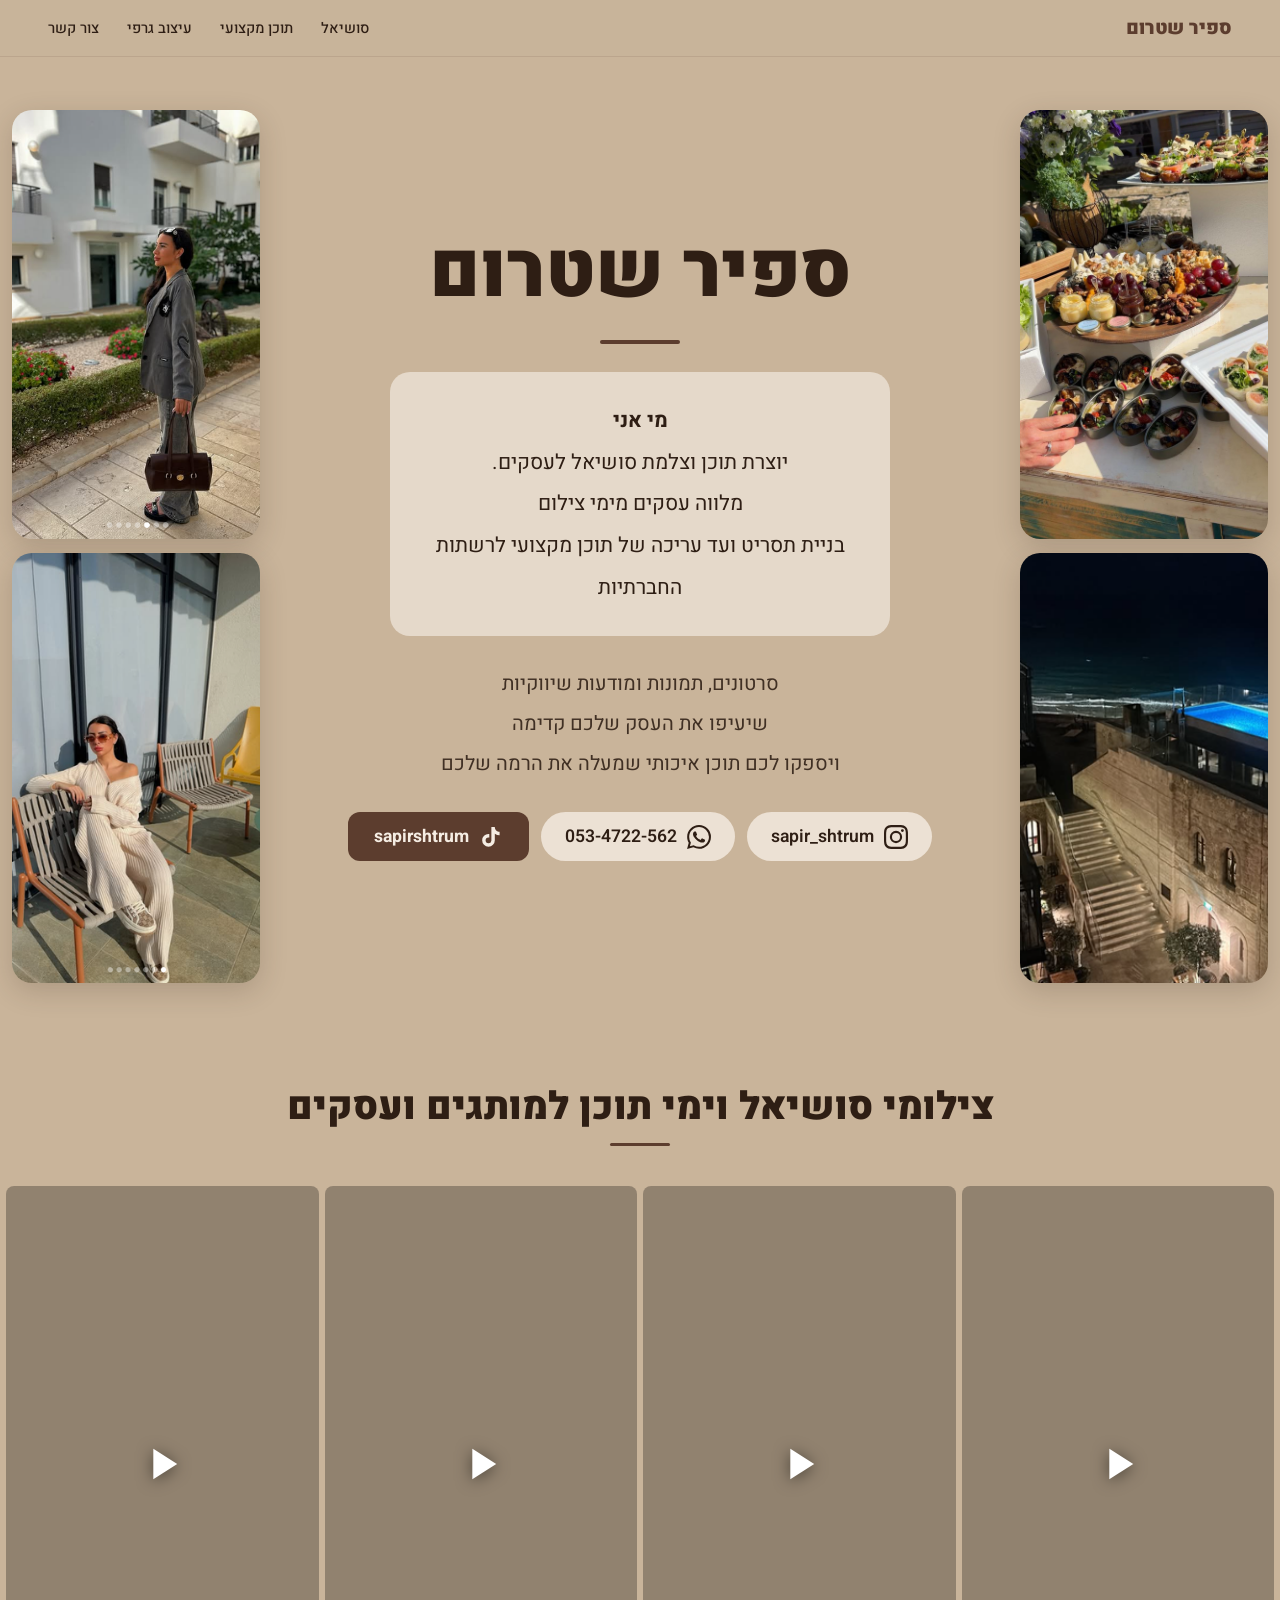
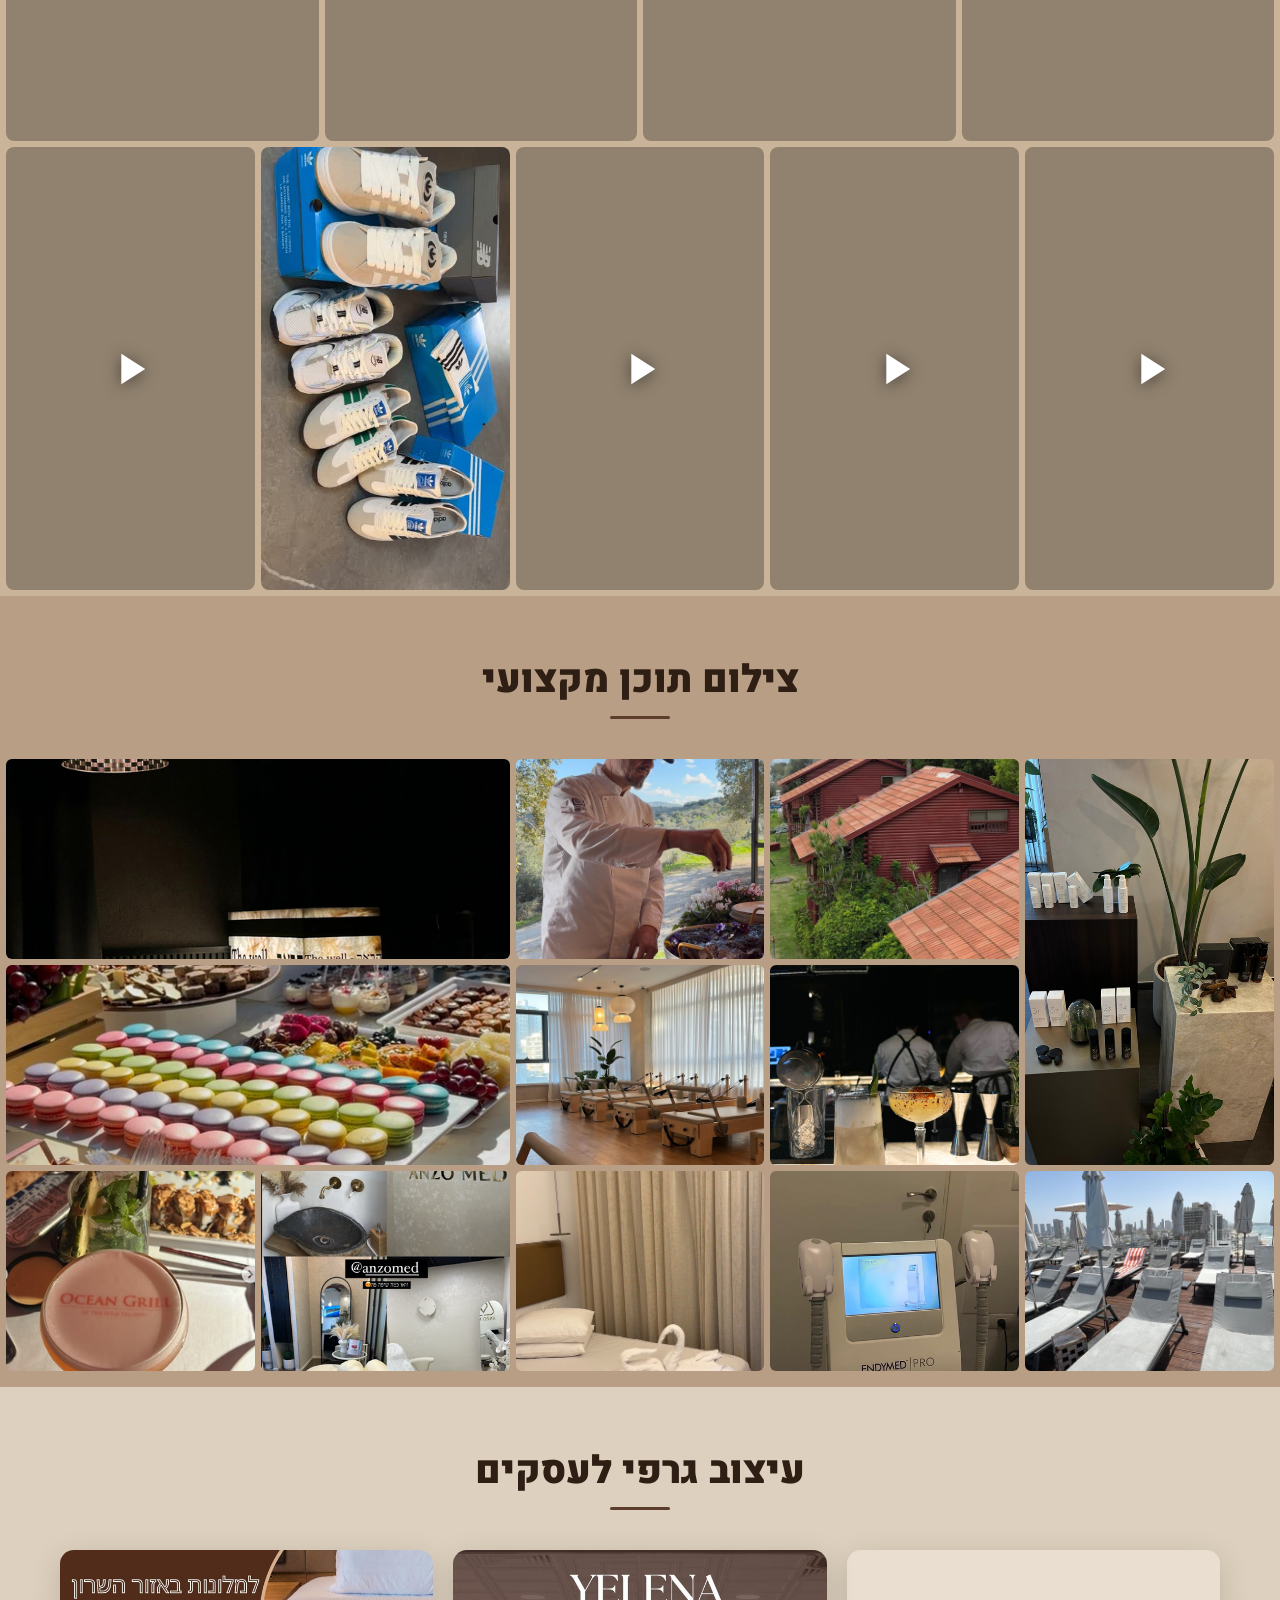
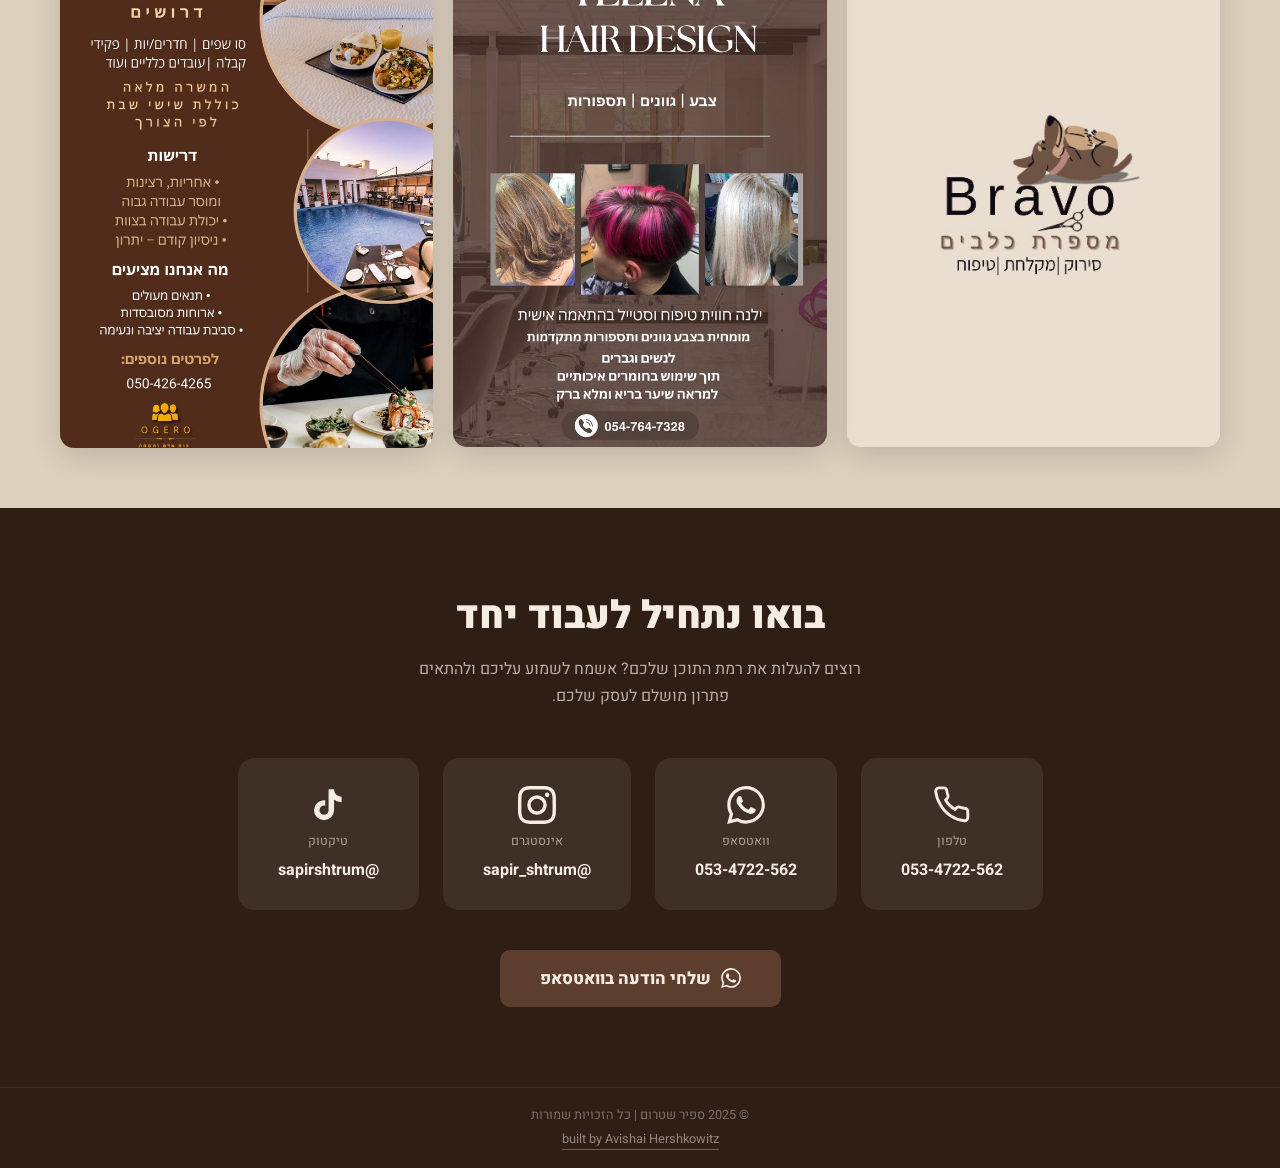
==== commit 33626d13: "add built by avishai" ====
--- a/index.html
+++ b/index.html
@@ -599,7 +599,11 @@
   </a>
 </section>
 
-<footer>© 2025 ספיר שטרום | כל הזכויות שמורות</footer>
+<footer>
+  © 2025 ספיר שטרום | כל הזכויות שמורות
+  <br/>
+  <a href="tel:+972523394488" style="color:rgba(245,237,227,0.5); font-size:0.8rem; text-decoration:none; margin-top:6px; display:inline-block; border-bottom:1px solid rgba(245,237,227,0.3); padding-bottom:1px; transition:color .2s;" onmouseover="this.style.color='rgba(245,237,227,0.85)'" onmouseout="this.style.color='rgba(245,237,227,0.5)'">built by Avishai Hershkowitz</a>
+</footer>
 
 <script>
   const slots = document.querySelectorAll('.video-slot');
